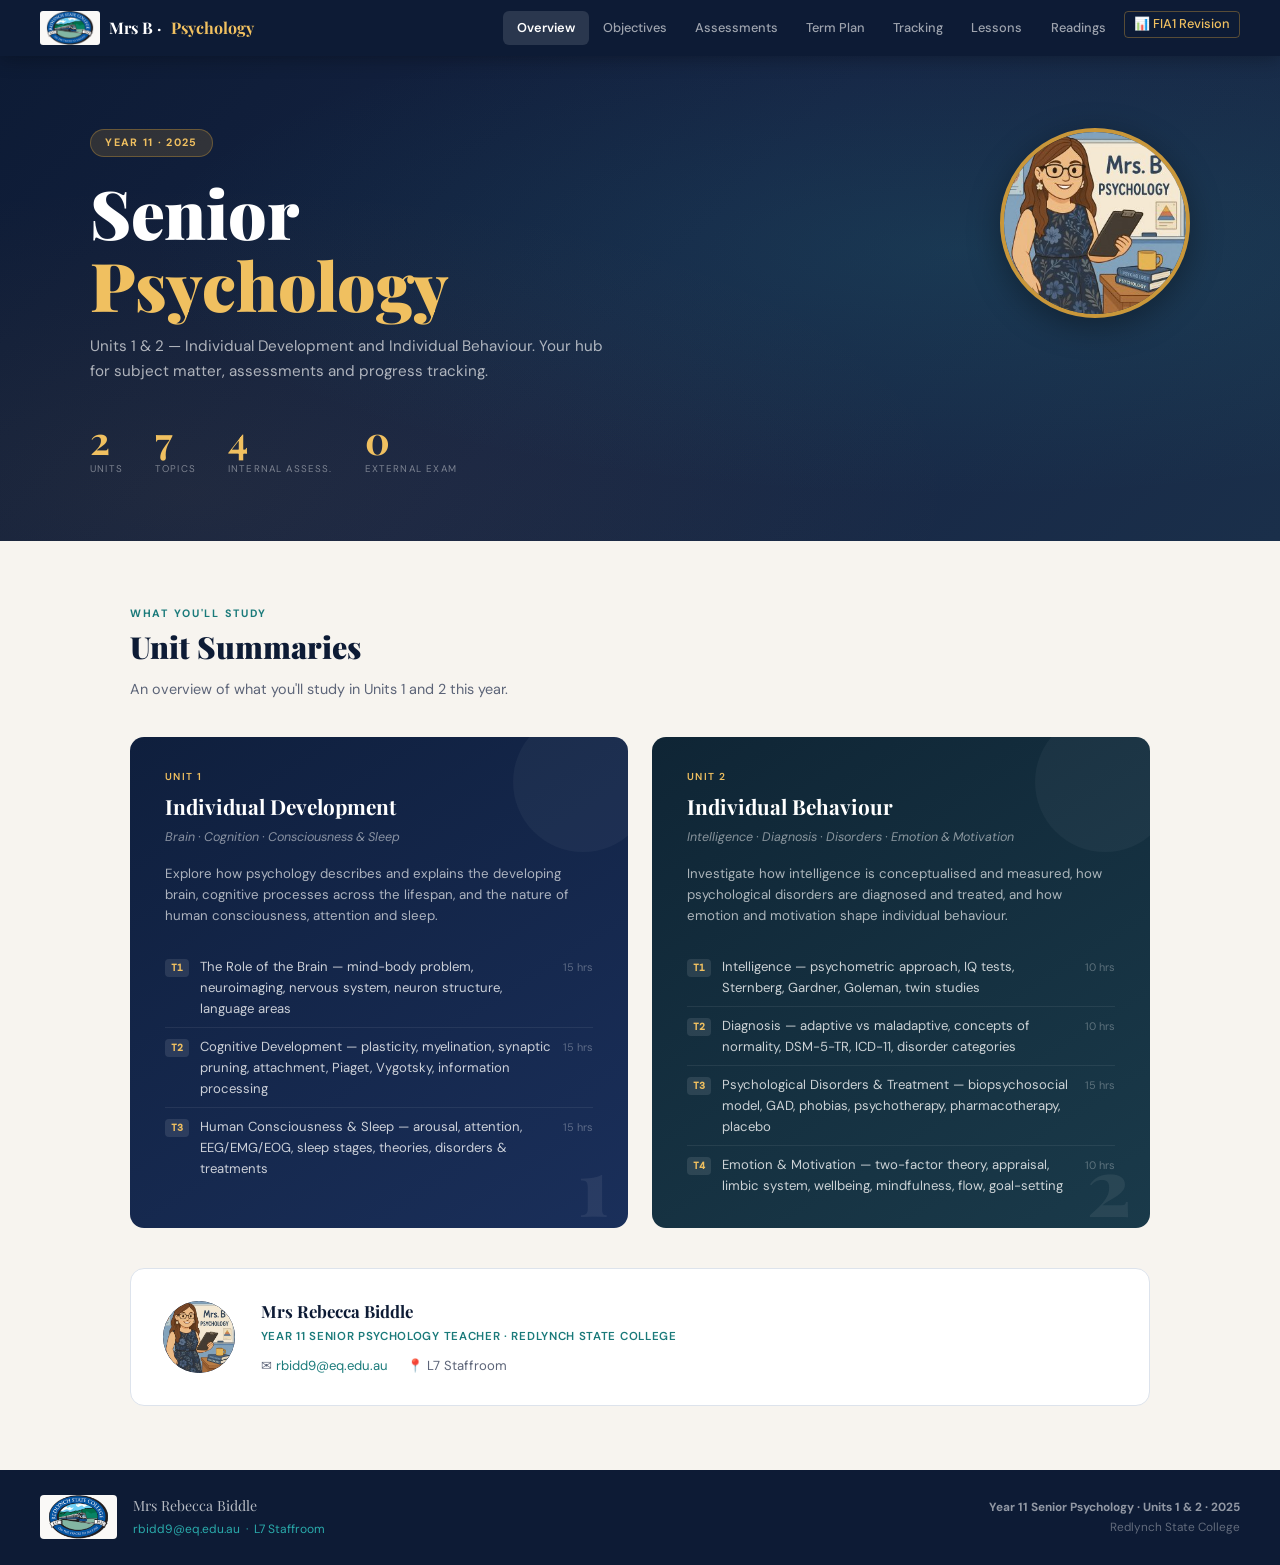
==== index.html @ 0b201d41 "Add files via upload" ====
<!DOCTYPE html>
<html lang="en">
<head>
<meta charset="UTF-8">
<meta name="viewport" content="width=device-width, initial-scale=1.0">
<title>Mrs B | Year 11 Psychology</title>
<link rel="stylesheet" href="style.css">
</head>
<body>
<nav id="site-nav"></nav>

<div class="hero">
  <div class="hero-inner">
    <div class="hero-left">
      <div class="hero-badge">Year 11 · 2025</div>
      <h1>Senior<br><span class="g">Psychology</span></h1>
      <p class="hero-sub">Units 1 &amp; 2 — Individual Development and Individual Behaviour. Your hub for subject matter, assessments and progress tracking.</p>
      <div class="stat-row">
        <div class="stat-item"><span class="sv">2</span><span class="sl">Units</span></div>
        <div class="stat-item"><span class="sv">7</span><span class="sl">Topics</span></div>
        <div class="stat-item"><span class="sv">4</span><span class="sl">Internal Assess.</span></div>
        <div class="stat-item"><span class="sv">0</span><span class="sl">External Exam</span></div>
      </div>
    </div>
    <!-- Mrs B avatar -->
    <div class="hero-avatar">
      <img src="mrsb.png" alt="Mrs B" style="width:190px;height:190px;border-radius:50%;object-fit:cover;border:4px solid var(--gold);box-shadow:0 8px 32px rgba(0,0,0,.35)">
    </div>
  </div>
</div>

<main>
<div class="wrap">
  <div class="sec-label">What you'll study</div>
  <h2 class="sec-title">Unit Summaries</h2>
  <p class="sec-sub">An overview of what you'll study in Units 1 and 2 this year.</p>

  <div class="unit-grid">
    <!-- Unit 1 -->
    <div class="unit-card u1">
      <div class="uc-label">Unit 1</div>
      <h2>Individual Development</h2>
      <div class="uc-tags">Brain · Cognition · Consciousness &amp; Sleep</div>
      <p class="uc-desc">Explore how psychology describes and explains the developing brain, cognitive processes across the lifespan, and the nature of human consciousness, attention and sleep.</p>
      <ul class="topic-list">
        <li><span class="t-tag">T1</span><span>The Role of the Brain — mind-body problem, neuroimaging, nervous system, neuron structure, language areas</span><span class="t-hrs">15 hrs</span></li>
        <li><span class="t-tag">T2</span><span>Cognitive Development — plasticity, myelination, synaptic pruning, attachment, Piaget, Vygotsky, information processing</span><span class="t-hrs">15 hrs</span></li>
        <li><span class="t-tag">T3</span><span>Human Consciousness &amp; Sleep — arousal, attention, EEG/EMG/EOG, sleep stages, theories, disorders &amp; treatments</span><span class="t-hrs">15 hrs</span></li>
      </ul>
      <div class="uc-num">1</div>
    </div>
    <!-- Unit 2 -->
    <div class="unit-card u2">
      <div class="uc-label">Unit 2</div>
      <h2>Individual Behaviour</h2>
      <div class="uc-tags">Intelligence · Diagnosis · Disorders · Emotion &amp; Motivation</div>
      <p class="uc-desc">Investigate how intelligence is conceptualised and measured, how psychological disorders are diagnosed and treated, and how emotion and motivation shape individual behaviour.</p>
      <ul class="topic-list">
        <li><span class="t-tag">T1</span><span>Intelligence — psychometric approach, IQ tests, Sternberg, Gardner, Goleman, twin studies</span><span class="t-hrs">10 hrs</span></li>
        <li><span class="t-tag">T2</span><span>Diagnosis — adaptive vs maladaptive, concepts of normality, DSM-5-TR, ICD-11, disorder categories</span><span class="t-hrs">10 hrs</span></li>
        <li><span class="t-tag">T3</span><span>Psychological Disorders &amp; Treatment — biopsychosocial model, GAD, phobias, psychotherapy, pharmacotherapy, placebo</span><span class="t-hrs">15 hrs</span></li>
        <li><span class="t-tag">T4</span><span>Emotion &amp; Motivation — two-factor theory, appraisal, limbic system, wellbeing, mindfulness, flow, goal-setting</span><span class="t-hrs">10 hrs</span></li>
      </ul>
      <div class="uc-num">2</div>
    </div>
  </div>

  <!-- Teacher card -->
  <div class="teacher-card">
    <div class="tc-avatar" style="overflow:hidden;padding:0"><img src="mrsb.png" alt="Mrs B" style="width:100%;height:100%;object-fit:cover;border-radius:50%"></div>
    <div>
      <div class="tc-name">Mrs Rebecca Biddle</div>
      <div class="tc-role">Year 11 Senior Psychology Teacher · Redlynch State College</div>
      <div class="tc-links">
        <span>✉ <a href="mailto:rbidd9@eq.edu.au">rbidd9@eq.edu.au</a></span>
        <span>📍 L7 Staffroom</span>
      </div>
    </div>
  </div>
</div>
</main>

<footer id="site-footer"></footer>
<script src="shared.js"></script>
</body>
</html>
---- style.css ----
@import url('https://fonts.googleapis.com/css2?family=Playfair+Display:ital,wght@0,700;0,900;1,700&family=DM+Sans:wght@300;400;500;600&family=DM+Mono:wght@400;500&display=swap');

:root {
  --navy:    #0d1b35;
  --navy2:   #162444;
  --teal:    #1a7a7a;
  --teal-l:  #2aabab;
  --gold:    #c9973a;
  --gold-l:  #f0c060;
  --cream:   #f7f4ef;
  --white:   #ffffff;
  --text:    #1a1a2e;
  --muted:   #5c6478;
  --border:  #dde3ec;
}

*, *::before, *::after { box-sizing: border-box; margin: 0; padding: 0; }
html { scroll-behavior: smooth; }
body { font-family: 'DM Sans', sans-serif; background: var(--cream); color: var(--text); line-height: 1.6; min-height: 100vh; display: flex; flex-direction: column; }
main { flex: 1; }

/* ── NAV ── */
nav {
  position: sticky; top: 0; z-index: 200;
  background: var(--navy);
  display: flex; align-items: center; justify-content: space-between;
  padding: 0 2.5rem; height: 56px;
  box-shadow: 0 2px 20px rgba(0,0,0,.3);
}
.nav-brand {
  font-family: 'Playfair Display', serif;
  font-size: 1rem; font-weight: 700; color: #fff;
  text-decoration: none; white-space: nowrap; flex-shrink: 0;
}
.nav-brand span { color: var(--gold-l); }
.nav-links { display: flex; gap: 0; list-style: none; }
.nav-links a {
  display: block; padding: .44rem .88rem;
  color: rgba(255,255,255,.6); text-decoration: none;
  font-size: .8rem; font-weight: 500;
  border-radius: 6px; transition: all .18s; white-space: nowrap;
}
.nav-links a:hover { color: #fff; background: rgba(255,255,255,.08); }
.nav-links a.active {
  color: #fff; background: rgba(255,255,255,.12);
  font-weight: 600;
}

/* ── HERO ── */
.hero {
  background: linear-gradient(135deg, #0d1b35 0%, #162444 50%, #1a2f4a 100%);
  padding: 4.5rem 2.5rem 4rem; position: relative; overflow: hidden;
}
.hero::before {
  content: ''; position: absolute; inset: 0; pointer-events: none;
  background:
    radial-gradient(ellipse at 75% 40%, rgba(42,171,171,.13) 0%, transparent 60%),
    radial-gradient(ellipse at 15% 90%, rgba(201,151,58,.07) 0%, transparent 50%);
}
.hero-inner {
  max-width: 1100px; margin: 0 auto;
  display: flex; align-items: flex-start; justify-content: space-between; gap: 2rem;
}
.hero-left { flex: 1; position: relative; z-index: 1; }
.hero-badge {
  display: inline-block;
  background: rgba(201,151,58,.18); border: 1px solid rgba(201,151,58,.38);
  border-radius: 20px; padding: .28rem .9rem;
  font-size: .67rem; font-weight: 700; letter-spacing: .12em; text-transform: uppercase;
  color: var(--gold-l); margin-bottom: 1.3rem;
}
.hero h1 {
  font-family: 'Playfair Display', serif;
  font-size: clamp(2.8rem, 5.5vw, 4.2rem);
  font-weight: 900; color: #fff; line-height: 1.06; margin-bottom: .9rem;
}
.hero h1 .g { color: var(--gold-l); }
.hero-sub {
  color: rgba(255,255,255,.65); font-size: .95rem; line-height: 1.65;
  max-width: 520px; margin-bottom: 2.2rem;
}
.stat-row { display: flex; flex-wrap: wrap; gap: 2rem; }
.stat-item .sv {
  font-family: 'Playfair Display', serif;
  font-size: 2.4rem; font-weight: 700; color: var(--gold-l); line-height: 1; display: block;
}
.stat-item .sl {
  font-size: .61rem; letter-spacing: .12em; text-transform: uppercase;
  color: rgba(255,255,255,.42); display: block; margin-top: .2rem;
}

/* Mrs B avatar circle */
.hero-avatar { width: 190px; height: 190px; flex-shrink: 0; position: relative; z-index: 1; }
.hero-avatar img { width: 100%; height: 100%; border-radius: 50%; object-fit: cover; border: 3px solid var(--gold); }

/* ── PAGE CONTENT WRAPPER ── */
.wrap { max-width: 1100px; margin: 0 auto; padding: 4rem 2.5rem; }
.wrap-sm { max-width: 820px; margin: 0 auto; padding: 4rem 2.5rem; }

/* ── SECTION LABELS ── */
.sec-label {
  font-size: .67rem; letter-spacing: .16em; text-transform: uppercase;
  color: var(--teal); font-weight: 700; margin-bottom: .45rem;
}
.sec-title {
  font-family: 'Playfair Display', serif;
  font-size: 1.9rem; font-weight: 900; color: var(--navy);
  line-height: 1.2; margin-bottom: .8rem;
}
.sec-sub {
  color: var(--muted); font-size: .9rem; line-height: 1.65;
  max-width: 600px; margin-bottom: 2.2rem;
}

/* ── UNIT CARDS ── */
.unit-grid { display: grid; grid-template-columns: 1fr 1fr; gap: 1.5rem; }
.unit-card {
  border-radius: 14px; padding: 2rem 2.2rem; color: #fff;
  position: relative; overflow: hidden;
}
.unit-card.u1 { background: linear-gradient(148deg, #0f1f3d, #1a2f5a); }
.unit-card.u2 { background: linear-gradient(148deg, #0f2535, #1a3a4a); }
.unit-card::after {
  content: ''; position: absolute; right: -25px; top: -25px;
  width: 140px; height: 140px; border-radius: 50%; background: rgba(255,255,255,.04);
}
.uc-label { font-size: .63rem; letter-spacing: .13em; text-transform: uppercase; color: var(--gold-l); font-weight: 600; margin-bottom: .3rem; }
.uc-num { font-family: 'Playfair Display', serif; font-size: 5rem; font-weight: 900; color: rgba(255,255,255,.07); position: absolute; right: 1.2rem; bottom: .3rem; line-height: 1; }
.unit-card h2 { font-family: 'Playfair Display', serif; font-size: 1.3rem; margin-bottom: .3rem; }
.uc-tags { font-size: .78rem; color: rgba(255,255,255,.5); margin-bottom: 1rem; font-style: italic; }
.uc-desc { font-size: .83rem; color: rgba(255,255,255,.65); line-height: 1.55; margin-bottom: 1.4rem; }
.topic-list { list-style: none; display: flex; flex-direction: column; }
.topic-list li {
  display: grid; grid-template-columns: auto 1fr auto; gap: .65rem;
  align-items: baseline; font-size: .82rem; color: rgba(255,255,255,.78);
  padding: .5rem 0; border-bottom: 1px solid rgba(255,255,255,.07);
}
.topic-list li:last-child { border-bottom: none; padding-bottom: 0; }
.t-tag {
  background: rgba(255,255,255,.1); border-radius: 4px;
  font-size: .6rem; font-weight: 700; padding: .1rem .38rem;
  color: var(--gold-l); font-family: 'DM Mono', monospace; white-space: nowrap;
}
.t-hrs { font-size: .68rem; color: rgba(255,255,255,.3); white-space: nowrap; }

/* ── OBJECTIVES ── */
.obj-grid { display: grid; grid-template-columns: repeat(auto-fill, minmax(290px,1fr)); gap: 1rem; }
.obj-card {
  background: var(--white); border: 1px solid var(--border); border-radius: 10px;
  padding: 1.1rem 1.2rem; display: flex; gap: .9rem; align-items: flex-start;
}
.obj-num {
  background: var(--navy); color: var(--gold-l); border-radius: 7px;
  width: 32px; height: 32px; flex-shrink: 0;
  display: flex; align-items: center; justify-content: center;
  font-family: 'DM Mono', monospace; font-size: .75rem; font-weight: 700;
}
.obj-text { font-size: .85rem; line-height: 1.55; }
.obj-text strong { color: var(--navy); }

/* ── ASSESSMENTS ── */
.assess-grid { display: grid; grid-template-columns: repeat(auto-fill, minmax(240px,1fr)); gap: 1.1rem; }
.assess-card {
  background: var(--white); border: 1px solid var(--border); border-radius: 11px;
  padding: 1.4rem 1.5rem; position: relative; overflow: hidden;
}
.assess-card .ac-type {
  font-size: .63rem; font-weight: 700; letter-spacing: .1em; text-transform: uppercase;
  color: var(--teal); margin-bottom: .5rem;
}
.assess-card h3 { font-family: 'Playfair Display', serif; font-size: 1.05rem; color: var(--navy); margin-bottom: .35rem; }
.assess-card .ac-desc { font-size: .83rem; color: var(--muted); line-height: 1.55; margin-bottom: .9rem; }
.ac-meta { display: flex; gap: .45rem; flex-wrap: wrap; }
.meta-tag {
  background: #f0f4fa; color: var(--navy); border-radius: 5px;
  font-size: .68rem; font-weight: 600; padding: .2rem .55rem;
  font-family: 'DM Mono', monospace;
}
.meta-tag.gold { background: #fff8e0; color: #7a5500; }
.assess-card .ac-weight {
  position: absolute; top: 1.1rem; right: 1.2rem;
  font-family: 'Playfair Display', serif; font-size: 1.8rem; font-weight: 700;
  color: rgba(0,0,0,.05);
}

/* ── TERM PLAN ── */
.term-tabs { display: flex; gap: .45rem; margin-bottom: 1.6rem; }
.term-tab {
  padding: .5rem 1.2rem; border-radius: 7px;
  border: 2px solid var(--border); background: var(--white);
  color: var(--muted); font-size: .82rem; font-weight: 600;
  cursor: pointer; transition: all .18s; font-family: 'DM Sans', sans-serif;
}
.term-tab:hover { border-color: var(--teal); color: var(--teal); }
.term-tab.active { background: var(--navy); color: #fff; border-color: var(--navy); }
.term-panel { display: none; }
.term-panel.active { display: block; }
.week-list { display: flex; flex-direction: column; gap: .55rem; }
.week-row {
  display: grid; grid-template-columns: 100px 1fr auto; gap: 1rem; align-items: start;
  padding: .9rem 1.2rem; background: var(--white);
  border: 1px solid var(--border); border-radius: 9px;
}
.week-row.hl { border-left: 4px solid var(--gold); background: #fffbf0; }
.wr-label { font-family: 'DM Mono', monospace; font-size: .7rem; font-weight: 600; color: var(--muted); padding-top: .1rem; }
.wr-title { font-size: .86rem; font-weight: 600; color: var(--navy); margin-bottom: .15rem; }
.wr-sub { font-size: .78rem; color: var(--muted); line-height: 1.5; }
.wr-badge {
  display: inline-block; background: var(--navy); color: var(--gold-l);
  font-size: .62rem; font-weight: 700; padding: .15rem .5rem;
  border-radius: 4px; font-family: 'DM Mono', monospace; margin-top: .4rem;
}
.wr-right { font-size: .7rem; font-weight: 700; letter-spacing: .06em; text-transform: uppercase; color: var(--gold); white-space: nowrap; padding-top: .15rem; }

/* ── TRACKING ── */
.prog-sticky {
  position: sticky; top: 58px; z-index: 10;
  background: var(--white); border: 1px solid var(--border);
  border-radius: 11px; padding: 1rem 1.4rem; margin-bottom: 1.5rem;
  box-shadow: 0 2px 12px rgba(0,0,0,.06);
}
.prog-top { display: flex; justify-content: space-between; align-items: center; margin-bottom: .5rem; }
.prog-lbl { font-size: .83rem; font-weight: 600; color: var(--navy); }
.prog-ct { font-family: 'DM Mono', monospace; font-size: .76rem; color: var(--muted); }
.prog-bar { background: #e2e8f0; border-radius: 100px; height: 7px; overflow: hidden; }
.prog-fill { background: linear-gradient(90deg, var(--teal), var(--teal-l)); height: 100%; border-radius: 100px; transition: width .4s ease; }

.unit-label-divider {
  font-size: .69rem; font-weight: 700; letter-spacing: .12em; text-transform: uppercase;
  color: var(--muted); margin: 1.8rem 0 .6rem;
}
.cl-block {
  background: var(--white); border: 1px solid var(--border);
  border-radius: 10px; margin-bottom: .6rem; overflow: hidden;
}
.cl-head {
  display: flex; align-items: center; gap: .75rem;
  padding: .85rem 1.2rem; cursor: pointer; user-select: none;
}
.cl-head:hover { background: rgba(0,0,0,.015); }
.cl-badge {
  background: var(--navy); color: #fff; border-radius: 50%;
  width: 26px; height: 26px; display: flex; align-items: center; justify-content: center;
  font-size: .7rem; font-weight: 700; flex-shrink: 0;
}
.cl-head h4 { flex: 1; font-size: .9rem; font-weight: 600; color: var(--navy); }
.cl-meta { font-size: .72rem; color: var(--muted); }
.cl-chev { font-size: .7rem; color: var(--muted); transition: transform .2s; }
.cl-block.open .cl-chev { transform: rotate(180deg); }
.cl-items { display: none; padding: .2rem 1.2rem .8rem 3.5rem; }
.cl-block.open .cl-items { display: block; }
.cl-item {
  display: flex; align-items: flex-start; gap: .6rem;
  padding: .42rem 0; border-bottom: 1px solid #eef1f7;
  font-size: .83rem; line-height: 1.5; cursor: pointer;
}
.cl-item:last-child { border-bottom: none; }
.cl-item input[type=checkbox] { margin-top: .2rem; accent-color: var(--teal); width: 14px; height: 14px; flex-shrink: 0; cursor: pointer; }
.cl-item label { cursor: pointer; flex: 1; }
.cl-item.done label { text-decoration: line-through; color: var(--muted); }
.she { display: inline-block; background: #fff8e0; color: #7a5500; border: 1px solid #f0d878; border-radius: 3px; font-size: .6rem; font-weight: 700; padding: .04rem .28rem; margin-right: .2rem; vertical-align: middle; }

/* ── LESSONS GRID ── */
.lessons-grid { display: grid; grid-template-columns: repeat(auto-fill, minmax(230px,1fr)); gap: 1rem; }
.lesson-card {
  background: var(--white); border: 1px solid var(--border); border-radius: 11px;
  padding: 1.3rem 1.4rem; text-decoration: none; color: inherit;
  transition: box-shadow .2s, transform .18s; display: block;
}
.lesson-card:hover { box-shadow: 0 6px 24px rgba(15,31,61,.1); transform: translateY(-2px); }
.lc-icon { font-size: 1.6rem; margin-bottom: .5rem; }
.lc-topic { font-size: .62rem; letter-spacing: .08em; text-transform: uppercase; color: var(--teal); font-weight: 700; margin-bottom: .28rem; }
.lc-title { font-family: 'Playfair Display', serif; font-size: .98rem; color: var(--navy); margin-bottom: .28rem; }
.lc-sub { font-size: .78rem; color: var(--muted); line-height: 1.5; }
.lc-footer { margin-top: .7rem; }
.lc-tag { background: #f0f4fa; color: var(--navy); border-radius: 4px; font-size: .65rem; font-weight: 600; padding: .14rem .4rem; }
.lc-tag.coming { background: #f5f0e8; color: #8a6a30; }

/* ── TEACHER CARD ── */
.teacher-card {
  background: var(--white); border: 1px solid var(--border); border-radius: 14px;
  padding: 1.8rem 2rem; display: flex; align-items: center; gap: 1.6rem; margin-top: 2.5rem;
}
.tc-avatar { width: 72px; height: 72px; border-radius: 50%; flex-shrink: 0; background: var(--navy); display: flex; align-items: center; justify-content: center; font-family: 'Playfair Display', serif; font-size: 1.5rem; color: var(--gold-l); }
.tc-name { font-family: 'Playfair Display', serif; font-size: 1.05rem; font-weight: 700; color: var(--navy); margin-bottom: .2rem; }
.tc-role { font-size: .72rem; color: var(--teal); font-weight: 600; letter-spacing: .06em; text-transform: uppercase; margin-bottom: .5rem; }
.tc-links { display: flex; gap: 1.2rem; font-size: .82rem; color: var(--muted); }
.tc-links a { color: var(--teal); text-decoration: none; }
.tc-links a:hover { text-decoration: underline; }

/* ── READINGS ── */
.reading-list { display: flex; flex-direction: column; gap: .7rem; }
.reading-item {
  background: var(--white); border: 1px solid var(--border); border-radius: 9px;
  padding: 1rem 1.3rem; display: flex; gap: 1rem; align-items: center;
}
.ri-icon { font-size: 1.3rem; flex-shrink: 0; }
.ri-body { flex: 1; }
.ri-title { font-size: .88rem; font-weight: 600; color: var(--navy); }
.ri-sub { font-size: .78rem; color: var(--muted); margin-top: .1rem; }
.ri-tag { font-size: .65rem; font-weight: 700; background: #f0f4fa; color: var(--navy); padding: .12rem .4rem; border-radius: 4px; font-family: 'DM Mono', monospace; }

/* ── FOOTER ── */
footer {
  background: var(--navy); padding: 1.6rem 2.5rem;
  display: flex; align-items: center; justify-content: space-between; flex-wrap: wrap; gap: 1rem;
}
.ft-left { display: flex; align-items: center; gap: 1rem; }
.ft-name { font-family: 'Playfair Display', serif; font-size: .88rem; color: rgba(255,255,255,.7); }
.ft-sub { font-size: .75rem; color: var(--teal-l); margin-top: .1rem; }
.ft-right { font-size: .74rem; color: rgba(255,255,255,.35); text-align: right; line-height: 1.7; }
.ft-right b { color: rgba(255,255,255,.55); }

@media (max-width: 780px) {
  nav { padding: 0 1rem; }
  .nav-links a { padding: .4rem .5rem; font-size: .72rem; }
  .hero-avatar { display: none; }
  .unit-grid { grid-template-columns: 1fr; }
  footer { flex-direction: column; text-align: center; }
  .ft-right { text-align: center; }
}

/* Footer extras */
.ft-sub { font-size:.75rem; color: var(--teal-l); margin-top:.1rem; }
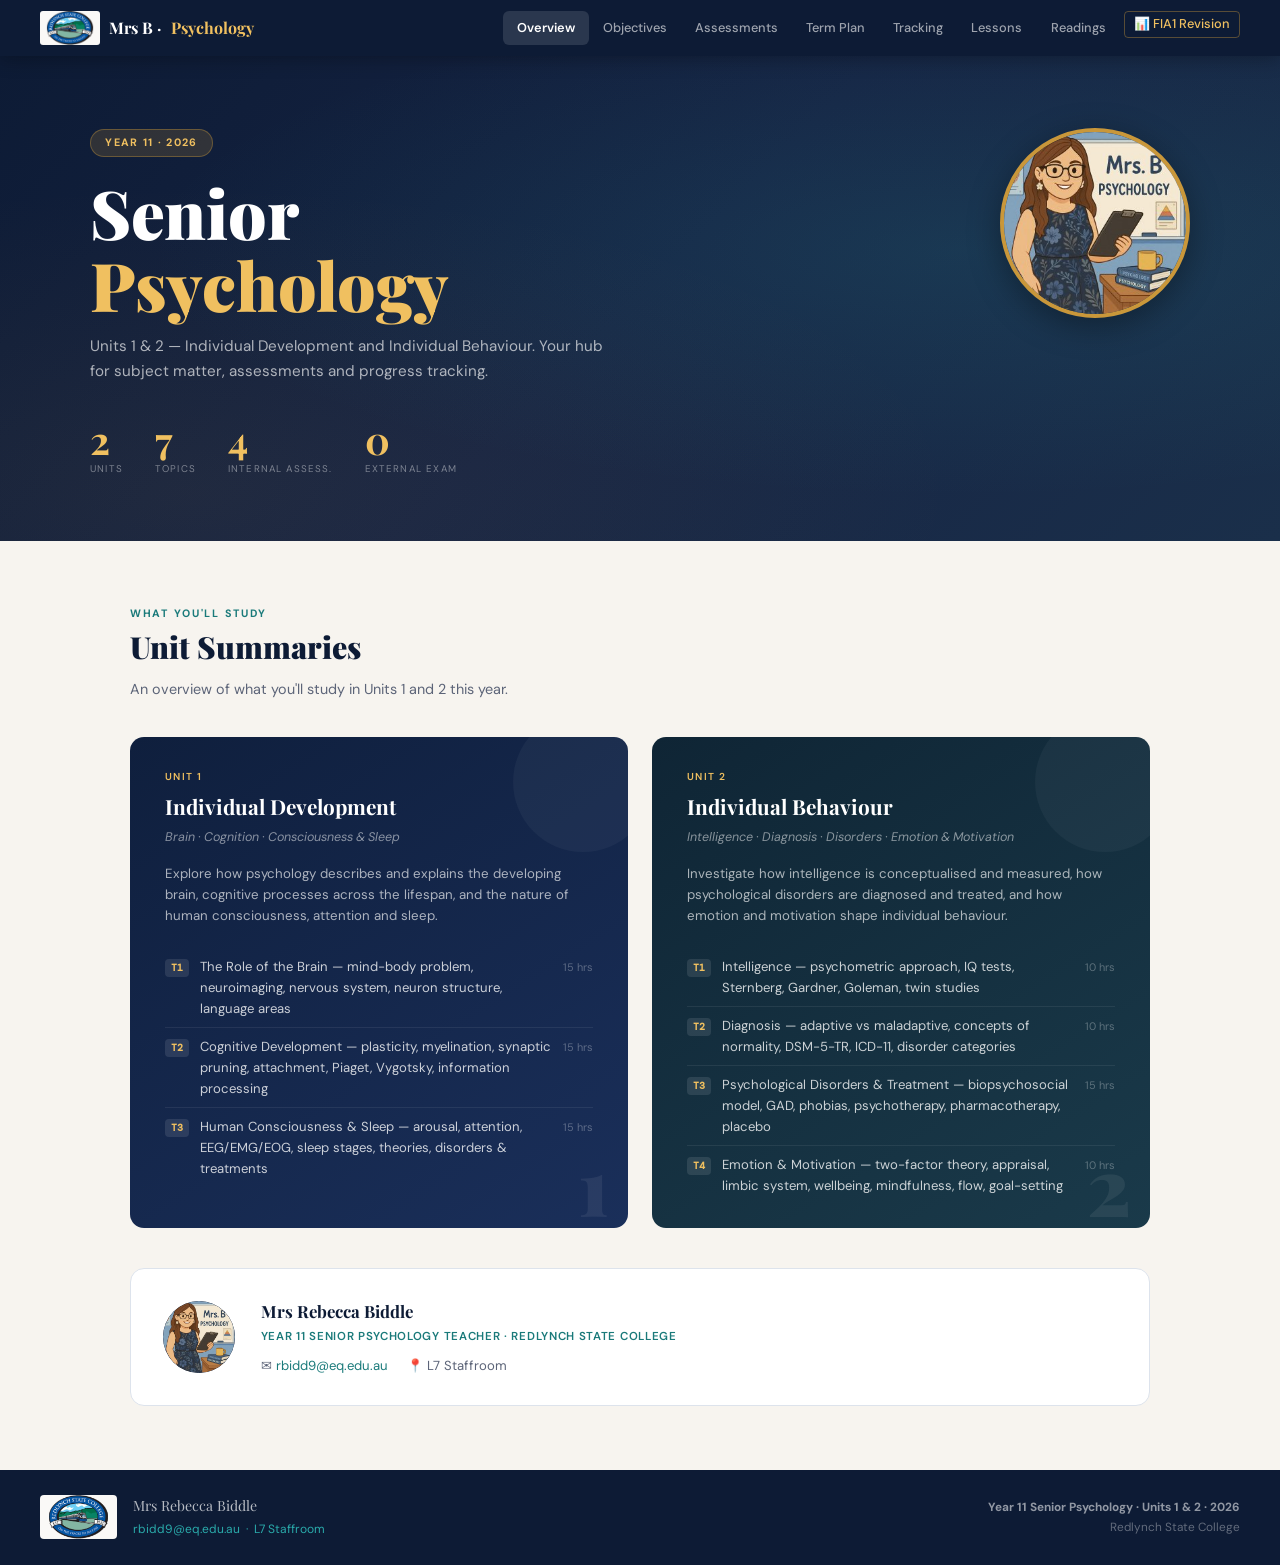
==== commit 25268787: "Add files via upload" ====
--- a/index.html
+++ b/index.html
@@ -12,7 +12,7 @@
 <div class="hero">
   <div class="hero-inner">
     <div class="hero-left">
-      <div class="hero-badge">Year 11 · 2025</div>
+      <div class="hero-badge">Year 11 · 2026</div>
       <h1>Senior<br><span class="g">Psychology</span></h1>
       <p class="hero-sub">Units 1 &amp; 2 — Individual Development and Individual Behaviour. Your hub for subject matter, assessments and progress tracking.</p>
       <div class="stat-row">
